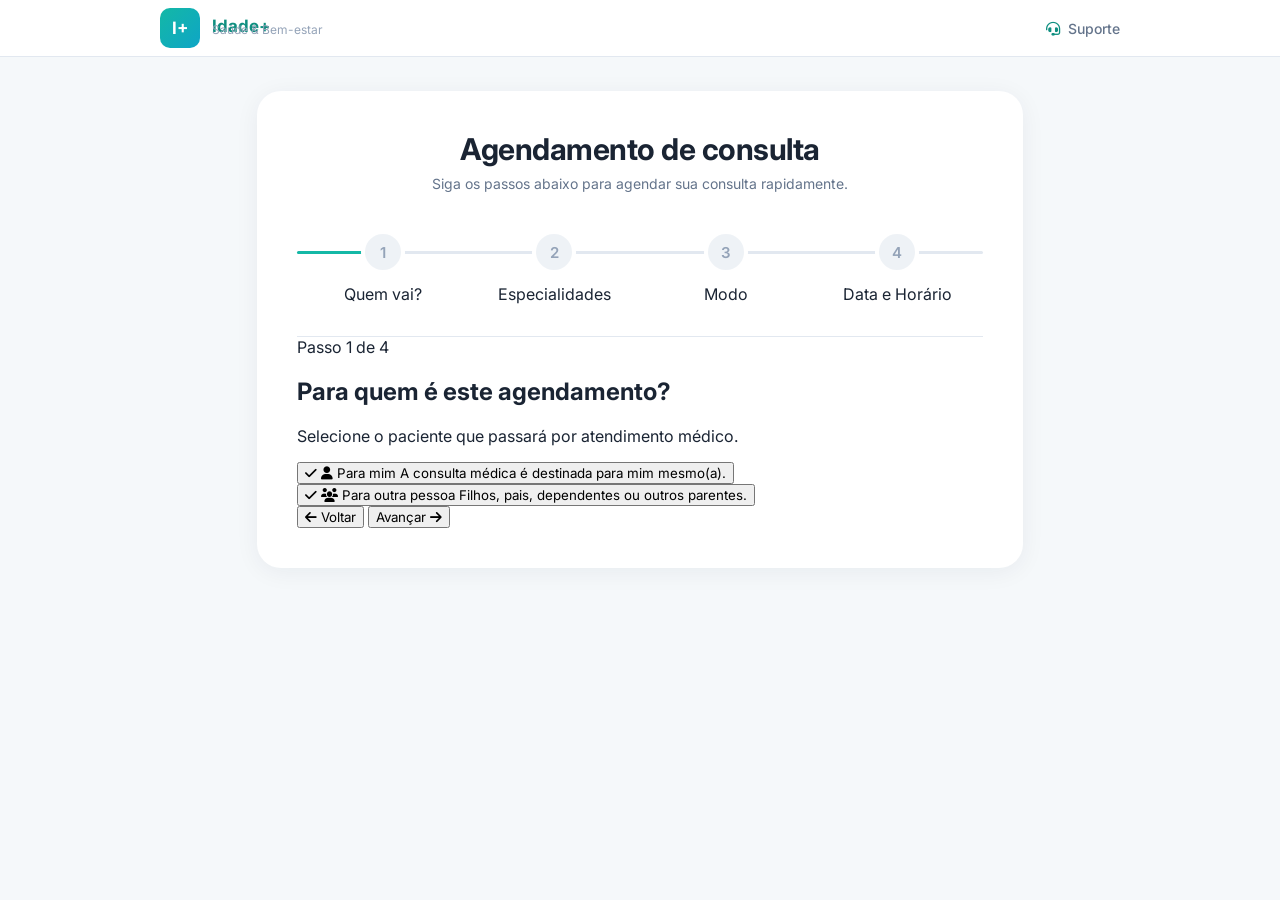
==== agendar.html @ 9db2e218 "redesenhando a pagina de agendamento" ====
<!DOCTYPE html>
<html lang="pt-br">
<head>
    <meta charset="UTF-8">
    <meta name="viewport" content="width=device-width, initial-scale=1.0">
    <title>Agendamento de consulta - Idade+</title>

    <link rel="preconnect" href="https://fonts.googleapis.com">
    <link rel="preconnect" href="https://fonts.gstatic.com" crossorigin>
    <link href="https://fonts.googleapis.com/css2?family=Inter:wght@400;500;600;700&display=swap" rel="stylesheet">
    <link rel="stylesheet" href="https://cdnjs.cloudflare.com/ajax/libs/font-awesome/6.5.1/css/all.min.css">
    <link rel="stylesheet" href="estilo/agend.css">
</head>
<body>

    <header class="topbar">
        <div class="topbar-inner">
            <a href="index.html" class="brand">
                <span class="brand-logo">I+</span>
                <span class="brand-text">
                    <strong>Idade+</strong>
                    <small>Saúde &amp; Bem-estar</small>
                </span>
            </a>

            <a href="contato.html" class="support">
                <i class="fa-solid fa-headset"></i> Suporte
            </a>
        </div>
    </header>

    <main class="page">
        <section class="card">

            <div class="card-head">
                <h1>Agendamento de consulta</h1>
                <p>Siga os passos abaixo para agendar sua consulta rapidamente.</p>
            </div>

            <!-- Barra de progresso -->
            <ol class="stepper" id="stepper" aria-label="Progresso do agendamento">
                <li class="step" data-step="1"><span class="step-circle">1</span><span class="step-label">Quem vai?</span></li>
                <li class="step" data-step="2"><span class="step-circle">2</span><span class="step-label">Especialidades</span></li>
                <li class="step" data-step="3"><span class="step-circle">3</span><span class="step-label">Modo</span></li>
                <li class="step" data-step="4"><span class="step-circle">4</span><span class="step-label">Data e Horário</span></li>
            </ol>

            <!-- PASSO 1 -->
            <section class="panel" id="step-1" data-step="1">
                <span class="badge">Passo 1 de 4</span>
                <h2>Para quem é este agendamento?</h2>
                <p class="panel-sub">Selecione o paciente que passará por atendimento médico.</p>

                <div class="options">
                    <button type="button" class="option" data-value="me">
                        <span class="check"><i class="fa-solid fa-check"></i></span>
                        <span class="option-icon"><i class="fa-solid fa-user"></i></span>
                        <span class="option-title">Para mim</span>
                        <span class="option-desc">A consulta médica é destinada para mim mesmo(a).</span>
                    </button>

                    <button type="button" class="option" data-value="other">
                        <span class="check"><i class="fa-solid fa-check"></i></span>
                        <span class="option-icon"><i class="fa-solid fa-users"></i></span>
                        <span class="option-title">Para outra pessoa</span>
                        <span class="option-desc">Filhos, pais, dependentes ou outros parentes.</span>
                    </button>
                </div>
            </section>

            <!-- PASSO 2 -->
            <section class="panel" id="step-2" data-step="2" hidden>
                <span class="badge">Passo 2 de 4</span>
                <h2>Qual especialidade você precisa?</h2>
                <p class="panel-sub">Escolha a área médica da consulta.</p>

                <div class="options">
                    <button type="button" class="option" data-value="Cardiologia">
                        <span class="check"><i class="fa-solid fa-check"></i></span>
                        <span class="option-icon"><i class="fa-solid fa-heart-pulse"></i></span>
                        <span class="option-title">Cardiologia</span>
                        <span class="option-desc">Cuidados com o coração e a circulação.</span>
                    </button>

                    <button type="button" class="option" data-value="Geriatria">
                        <span class="check"><i class="fa-solid fa-check"></i></span>
                        <span class="option-icon"><i class="fa-solid fa-stethoscope"></i></span>
                        <span class="option-title">Geriatria</span>
                        <span class="option-desc">Saúde e qualidade de vida na terceira idade.</span>
                    </button>

                    <button type="button" class="option" data-value="Clínico Geral">
                        <span class="check"><i class="fa-solid fa-check"></i></span>
                        <span class="option-icon"><i class="fa-solid fa-user-doctor"></i></span>
                        <span class="option-title">Clínico Geral</span>
                        <span class="option-desc">Avaliação geral e acompanhamento de rotina.</span>
                    </button>
                </div>
            </section>

            <!-- PASSO 3 -->
            <section class="panel" id="step-3" data-step="3" hidden>
                <span class="badge">Passo 3 de 4</span>
                <h2>Como será o atendimento?</h2>
                <p class="panel-sub">Escolha entre consulta presencial ou online.</p>

                <div class="options">
                    <button type="button" class="option" data-value="Presencial">
                        <span class="check"><i class="fa-solid fa-check"></i></span>
                        <span class="option-icon"><i class="fa-solid fa-hospital"></i></span>
                        <span class="option-title">Presencial</span>
                        <span class="option-desc">Atendimento na clínica.</span>
                    </button>

                    <button type="button" class="option" data-value="Online">
                        <span class="check"><i class="fa-solid fa-check"></i></span>
                        <span class="option-icon"><i class="fa-solid fa-video"></i></span>
                        <span class="option-title">Online</span>
                        <span class="option-desc">Videochamada, direto de casa.</span>
                    </button>
                </div>
            </section>

            <!-- PASSO 4 -->
            <section class="panel" id="step-4" data-step="4" hidden>
                <span class="badge">Passo 4 de 4</span>
                <h2>Quando você prefere?</h2>
                <p class="panel-sub">Selecione a data e o horário da consulta.</p>

                <div class="fields">
                    <div class="field">
                        <label for="data-consulta">Data</label>
                        <input type="date" id="data-consulta">
                    </div>

                    <div class="field">
                        <label for="hora-consulta">Horário</label>
                        <input type="time" id="hora-consulta">
                    </div>
                </div>
            </section>

            <p class="error" id="erro" role="alert" hidden></p>

            <!-- Rodapé do cartão -->
            <div class="card-foot">
                <button type="button" class="btn-back" id="btn-voltar">
                    <i class="fa-solid fa-arrow-left"></i> Voltar
                </button>

                <button type="button" class="btn-next" id="btn-avancar">
                    Avançar <i class="fa-solid fa-arrow-right"></i>
                </button>
            </div>

        </section>
    </main>

    <script src="script.js"></script>
</body>
</html>
---- estilo/agend.css ----
@charset "UTF-8";

:root{
    --teal: #0f8f80;
    --teal-dark: #0b7468;
    --teal-light: #e6f7f4;
    --teal-line: #14b8a6;
    --ink: #1a2433;
    --muted: #64748b;
    --soft: #94a3b8;
    --border: #e2e8f0;
    --bg: #f5f8fa;
}

*{box-sizing: border-box;}

body{
    margin: 0;
    font-family: 'Inter', Arial, Helvetica, sans-serif;
    background: var(--bg);
    color: var(--ink);
    min-height: 100vh;
}

button{font-family: inherit; cursor: pointer; }

.topbar{
    background: #fff;
    border-bottom: 1px solid var(--border);
}

.topbar-inner{
    max-width: 1000px;
    margin: 0 auto;
    padding: 8px 20px;
    display: flex;
    align-items: center;
    justify-content: space-between;
}

.brand{
    display: flex;
    align-items: center;
    gap: 12px;
    text-decoration: none;
}

.brand-logo{
    width: 40px;
    height: 40px;
    border-radius: 10px;
    background: linear-gradient(135deg, #14b8a6, #0ea5c6);
    color: #fff;
    font-weight: 700;
    font-size: 17px;
    display: grid;
    place-items: center;
}

.brand-text{display: flex; flex-direction: column; line-height: 4px;}
.brand-text strong{color: var(--teal); font-size: 17px;}
.brand-text small{ color: var(--soft); font-size: 12px;}

.support{
    color: var(--muted);
    text-decoration: none;
    font-size: 14px;
    font-weight: 500;
}

.support i{color: var(--teal); margin-right: 4px;}
.support:hover{color: var(--teal); }

.page{
    padding: 34px 20px 60px;
}

.card{
    max-width: 766px;
    margin: 0 auto;
    background: #fff;
    border-radius: 24px;
    padding: 40px;
    box-shadow: 0px 4px 24px rgba(15, 40, 60, 0.06);

}

.card-head{text-align: center;}

.card-head h1{
    margin: 0 0 8px;
    font-size: 30px;
    font-weight: 700;
    letter-spacing: -0.5px;
}

.card-head p{
    margin: 0;
    color: var(--muted);
    font-size: 14px;
}

.stepper{
    --progress: 12.5%;
    list-style: none;
    margin: 38px 0 0;
    padding: 0 0 32px;
    display: flex;
    position: relative;
    border-bottom: 1px solid var(--border);
}

.stepper::before,
.stepper::after{
    content: "";
    position: absolute;
    top: 21px;
    left: 0;
    height: 3px;
    border-radius: 3px;
}

.stepper::before{right: 0; background: var(--border);}
.stepper::after{
    width: var(--progress);
    background: var(--teal-line);
    transition: width 0.4s ease;
}

.step{
    flex: 1;
    display: flex;
    flex-direction: column;
    align-items: center;
    gap: 10px;
    position: relative;
    z-index: 1;    
}

.step-circle{
    width: 44px;
    height: 44px;
    border-radius: 50%;
    background: #eef2f6;
    color: var(--soft);
    font-weight: 600;
    font-size: 15px;
    display: grid;
    place-items: center;
    border: 4px solid #fff;
    transition: all 0.3s ease;
}
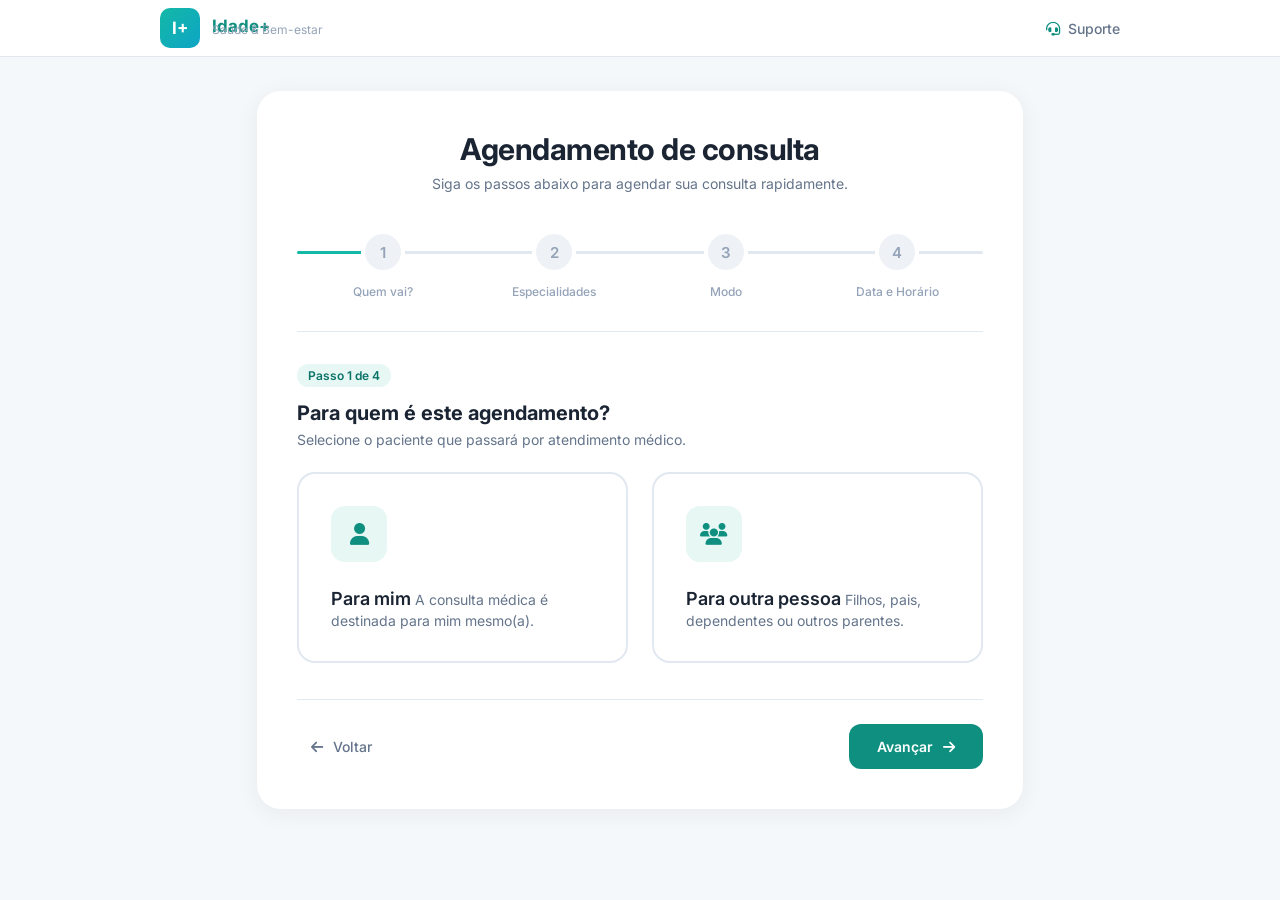
==== commit 56889293: "css da pagina de consulta feito!" ====
--- a/agendar.html
+++ b/agendar.html
@@ -64,6 +64,7 @@
                         <span class="check"><i class="fa-solid fa-check"></i></span>
                         <span class="option-icon"><i class="fa-solid fa-users"></i></span>
                         <span class="option-title">Para outra pessoa</span>
+                        
                         <span class="option-desc">Filhos, pais, dependentes ou outros parentes.</span>
                     </button>
                 </div>
--- a/estilo/agend.css
+++ b/estilo/agend.css
@@ -149,4 +149,219 @@
     place-items: center;
     border: 4px solid #fff;
     transition: all 0.3s ease;
-}+}
+
+.step-label{
+    font-size: 12px;
+    color: var(--soft);
+    font-weight: 500;
+}
+
+.step.active .step-circle{
+    background: var(--teal);
+    color: #fff;
+    box-shadow: 0 0 0 4px var(--teal-light);
+}
+
+.step.active .step-label{color: var(--ink); font-weight: 600;}
+
+.step.done .step-circle{
+    background: var(--teal);
+    color: #fff;
+}
+
+.step.done .step-label{ color: var(--teal);}
+
+.panel{padding-top: 32px;}
+.panel[hidden]{display: none;}
+
+.badge{
+    display: inline-block;
+    background: var(--teal-light);
+    color: var(--teal-dark);
+    font-size: 12px;
+    font-weight: 600;
+    padding: 4px 11px;
+    border-radius: 20px;
+}
+
+.panel h2{
+    margin: 14px 0 6px;
+    font-size: 20px;
+    font-weight: 700;
+}
+
+.panel-sub{
+    margin: 0 0 24px;
+    color: var(--muted);
+    font-size: 14px;
+}
+
+.options{
+    display: grid;
+    grid-template-columns: repeat(auto-fit, minmax(210px, 1fr));
+    gap: 24px;
+}
+
+.option{
+    position: relative;
+    text-align: left;
+    background: #fff;
+    border: 2px solid var(--border);
+    border-radius: 18px;
+    padding: 32px 32px 30px;
+    flex-direction: column;
+    transition: all 0.25s ease;
+}
+
+.option:hover{
+    border-color: var(--teal-line);
+}
+
+.option:focus-visible,
+.btn-next:focus-visible,
+.btn-back:focus-visible,
+.field input:focus-visible{
+    outline: 2px solid var(--teal-light);
+    outline-offset: 2px;
+    border-color: var(--teal);
+}
+
+.option-icon{
+    width: 56px;
+    height: 56px;
+    border-radius: 14px;
+    background: var(--teal-light);
+    color: var(--teal);
+    font-size: 22px;
+    display: grid;
+    place-items: center;
+    margin-bottom: 26px;
+}
+
+.option-title{
+    font-size: 18px;
+    font-weight: 600;
+    color: var(--ink);
+    margin-bottom: 8px;
+}
+
+.option-desc{
+    font-size: 14px;
+    color: var(--muted);
+    line-height: 1.5;
+}
+
+.check{
+    position: absolute;
+    top: 16px;
+    right: 16px;
+    width: 24px;
+    height: 24px;
+    border-radius: 50%;
+    background: var(--teal);
+    color: #fff;
+    font-size: 11px;
+    display: none;
+    place-items: center;
+}
+
+.option.selected{
+    border-color: var(--teal);
+    background: #f1fbf9;
+    box-shadow: 0 6px 18px rgba(15, 143, 128, 0.12);
+}
+
+.option.selected .check{display: grid;}
+
+.fields{
+    display: grid;
+    grid-template-columns: repeat(auto-fit, minmax(210px, 1fr));
+    gap: 24px;  
+}
+
+.field label{
+    display: block;
+    font-size: 14px;
+    font-weight: 600;
+    margin-bottom: 8px;
+}
+
+.field input{
+    width: 100%;
+    padding: 14px 16px;
+    font-family: inherit;
+    font-size: 15px;
+    color: var(--ink);
+    border: 2px solid var(--border);
+    border-radius: 14px;
+    background: #fff;
+}
+
+
+.error{
+    margin: 20px 0 0;
+    color: #b91c1c;
+    background: #fef2f2;
+    border-radius: 10px;
+    padding: 10px 14px;
+    font-size: 14px;
+}
+.error[hidden]{display: none;}
+
+.card-foot{
+    margin-top: 36px;
+    padding-top: 24px;
+    border-top: 1px solid var(--border);
+    display: flex;
+    justify-content: space-between;
+    align-items: center; 
+}
+
+.btn-back{
+    background: none;
+    border: none;
+    color: var(--muted);
+    font-size: 14px;
+    font-weight: 500;
+    padding: 10px 14px;
+    border-radius: 10px;
+}
+
+.btn-back i{ margin-right: 6px; }
+.btn-back:hover{ color: var(--ink); }
+.btn-back:disabled{ opacity: 0.45; cursor: default; }
+.btn-back:disabled:hover{ color: var(--muted); }
+
+.btn-next{
+    background: var(--teal);
+    color: #fff;
+    border: none;
+    border-radius: 12px;
+    padding: 14px 28px;
+    font-size: 14px;
+    font-weight: 600;
+    transition: background 0.2s ease;
+}
+
+.btn-next i{ margin-left: 6px; }
+.btn-next:hover{ background: var(--teal-dark); }
+
+
+
+
+
+
+
+
+
+
+
+
+
+
+
+
+
+
+
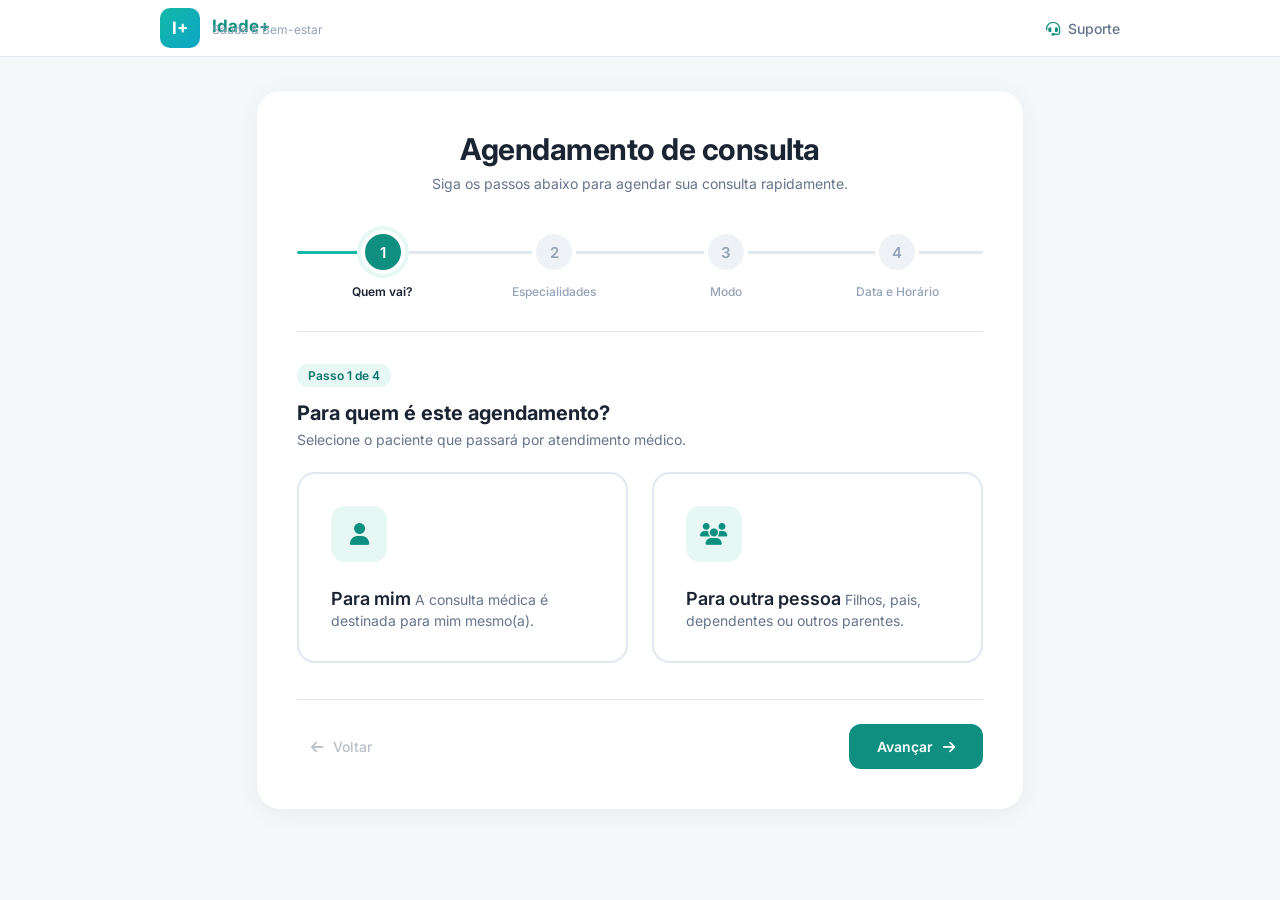
==== commit 8e002652: "java script da pagina de agendamento feito" ====
--- a/agendar.html
+++ b/agendar.html
@@ -158,6 +158,6 @@
         </section>
     </main>
 
-    <script src="script.js"></script>
+    <script src="script/script.js"></script>
 </body>
 </html>
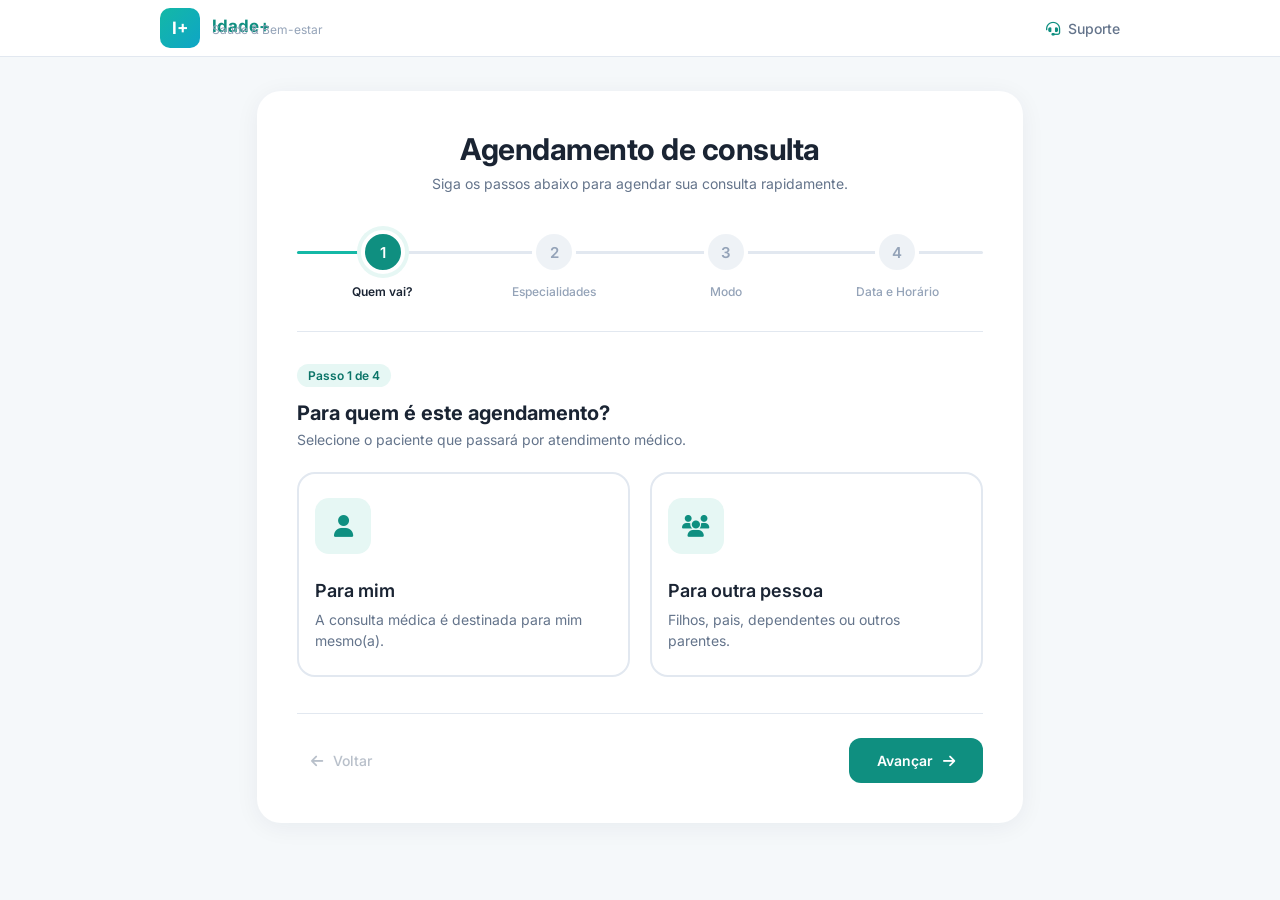
==== commit 83af5391: "atualizações no agendamento" ====
--- a/agendar.html
+++ b/agendar.html
@@ -11,6 +11,7 @@
     <link href="https://fonts.googleapis.com/css2?family=Inter:wght@400;500;600;700&display=swap" rel="stylesheet">
     <link rel="stylesheet" href="https://cdnjs.cloudflare.com/ajax/libs/font-awesome/6.5.1/css/all.min.css">
     <link rel="stylesheet" href="estilo/agend.css">
+    <link rel="stylesheet" href="estilo/mq.css">
 </head>
 <body>
 
@@ -20,7 +21,7 @@
                 <span class="brand-logo">I+</span>
                 <span class="brand-text">
                     <strong>Idade+</strong>
-                    <small>Saúde &amp; Bem-estar</small>
+                    <small id="sb-nome">Saúde &amp; Bem-estar</small>
                 </span>
             </a>
 
@@ -38,7 +39,7 @@
                 <p>Siga os passos abaixo para agendar sua consulta rapidamente.</p>
             </div>
 
-            <!-- Barra de progresso -->
+            
             <ol class="stepper" id="stepper" aria-label="Progresso do agendamento">
                 <li class="step" data-step="1"><span class="step-circle">1</span><span class="step-label">Quem vai?</span></li>
                 <li class="step" data-step="2"><span class="step-circle">2</span><span class="step-label">Especialidades</span></li>
@@ -46,7 +47,6 @@
                 <li class="step" data-step="4"><span class="step-circle">4</span><span class="step-label">Data e Horário</span></li>
             </ol>
 
-            <!-- PASSO 1 -->
             <section class="panel" id="step-1" data-step="1">
                 <span class="badge">Passo 1 de 4</span>
                 <h2>Para quem é este agendamento?</h2>
@@ -70,7 +70,7 @@
                 </div>
             </section>
 
-            <!-- PASSO 2 -->
+       
             <section class="panel" id="step-2" data-step="2" hidden>
                 <span class="badge">Passo 2 de 4</span>
                 <h2>Qual especialidade você precisa?</h2>
@@ -97,10 +97,18 @@
                         <span class="option-title">Clínico Geral</span>
                         <span class="option-desc">Avaliação geral e acompanhamento de rotina.</span>
                     </button>
+                    
+                    <button type="button" class="option" data-value="Fisioterapia">
+                        <span class="check"><i class="fa-solid fa-check"></i></span>
+                        <span class="option-icon"><i class="fa-solid fa-person-walking"></i></span>
+                        <span class="option-title">Fisioterapia</span>
+                        <span class="option-desc">Reabilitação motora, alívio de dores articulares e mobilidade</span>
+                    </button>
+
                 </div>
             </section>
 
-            <!-- PASSO 3 -->
+            
             <section class="panel" id="step-3" data-step="3" hidden>
                 <span class="badge">Passo 3 de 4</span>
                 <h2>Como será o atendimento?</h2>
@@ -123,28 +131,27 @@
                 </div>
             </section>
 
-            <!-- PASSO 4 -->
+            
             <section class="panel" id="step-4" data-step="4" hidden>
                 <span class="badge">Passo 4 de 4</span>
-                <h2>Quando você prefere?</h2>
-                <p class="panel-sub">Selecione a data e o horário da consulta.</p>
+                <h2>Escolha o profissional e o horário</h2>
+                <p class="panel-sub">Selecione o médico especialista e o horário disponível na agenda dele.</p>
 
-                <div class="fields">
-                    <div class="field">
-                        <label for="data-consulta">Data</label>
-                        <input type="date" id="data-consulta">
-                    </div>
+               <div id="container-medico" class="options-medicos">
 
-                    <div class="field">
-                        <label for="hora-consulta">Horário</label>
-                        <input type="time" id="hora-consulta">
-                    </div>
+              </div>
+
+              <div id="container-horarios" class="secao-horairos">
+                <h3 class="titulo-horarios">Horários disponíveis:</h3>
+                <div class="options" id="horarios-travados">
+
                 </div>
+              </div>
             </section>
 
             <p class="error" id="erro" role="alert" hidden></p>
 
-            <!-- Rodapé do cartão -->
+            
             <div class="card-foot">
                 <button type="button" class="btn-back" id="btn-voltar">
                     <i class="fa-solid fa-arrow-left"></i> Voltar
--- a/estilo/agend.css
+++ b/estilo/agend.css
@@ -22,6 +22,12 @@
     min-height: 100vh;
 }
 
+.sb-nome{
+    align-items: flex-start;
+    padding-top: 5px;
+    margin-top: 10px;
+}
+
 button{font-family: inherit; cursor: pointer; }
 
 .topbar{
@@ -199,19 +205,28 @@
 
 .options{
     display: grid;
-    grid-template-columns: repeat(auto-fit, minmax(210px, 1fr));
-    gap: 24px;
+    grid-template-columns: repeat(2, 1fr);
+    gap: 20px;
+}
+
+#step-2 .options{
+    grid-template-columns: repeat(4, 1fr);
+        gap: 16px;
 }
 
 .option{
     position: relative;
+    display: flex; 
+    flex-direction: column;
+    justify-content: flex-start; 
+    align-items: flex-start;
     text-align: left;
     background: #fff;
     border: 2px solid var(--border);
     border-radius: 18px;
-    padding: 32px 32px 30px;
-    flex-direction: column;
+    padding: 24px 16px; 
     transition: all 0.25s ease;
+    cursor: pointer;
 }
 
 .option:hover{
@@ -274,30 +289,27 @@
 
 .option.selected .check{display: grid;}
 
-.fields{
-    display: grid;
-    grid-template-columns: repeat(auto-fit, minmax(210px, 1fr));
-    gap: 24px;  
-}
-
-.field label{
+.options-medico{
+    display: grid;
+    grid-template-columns: repeat(2, 1fr);
+    gap: 16px;
+    margin-bottom: 24px;
+}
+
+.secao-horarios{
+    display: none;
+    margin-top: 24px;
+}
+
+.secao-horarios.ativo{
     display: block;
-    font-size: 14px;
-    font-weight: 600;
-    margin-bottom: 8px;
-}
-
-.field input{
-    width: 100%;
-    padding: 14px 16px;
-    font-family: inherit;
-    font-size: 15px;
-    color: var(--ink);
-    border: 2px solid var(--border);
-    border-radius: 14px;
-    background: #fff;
-}
-
+}
+
+.titulo-horarios{
+    font-size: 16px;
+    margin-bottom: 12px;
+    color: var(--text);
+}
 
 .error{
     margin: 20px 0 0;
--- a/estilo/mq.css
+++ b/estilo/mq.css
@@ -0,0 +1,70 @@
+@charset "UTF-8";
+
+@media screen and (max-width: 600px) {
+
+    header{
+        width: 100%;
+        display: flex;
+        justify-content: space-between;
+        align-items: center;
+        padding: 1rem 2rem;
+        background-color: #007d8a;
+        position: relative;
+        z-index: 1000;
+    }
+
+    section#prin{
+    width: 100%;
+    min-height: calc(100vh - 70px);
+    display: flex;
+    justify-content: center;
+    align-items: center;
+    padding: 20px 0;
+    background: url(../img/fundocell.jpg);
+    }
+
+    section#prin > div#hero{
+    width: 90%;
+    max-width: 400px;
+    margin: 0 auto ;
+    top: 0 ;
+    position: relative;
+    padding: 2rem 1.5rem;
+    }
+
+    #hero a.btnp, #hero a.btns{
+        display: block;
+        width: 100%;
+        margin: 10px 0;
+        text-align: center;
+        box-sizing: border-box;
+    }
+
+    #burguer{
+        display: block;
+        cursor: pointer;
+    }
+
+    nav#itens{
+        display: none;
+        position: absolute;
+        top: 100%;
+        left: 0;
+        width: 100%;
+        background-color: #ffffff;
+        border-radius: 0;
+        box-shadow: 0px 4px 8px rgba(0, 0, 0, 0.15);
+        z-index: 999;
+    }
+
+    nav#itens a{
+        display: block;
+        padding: 12px 20px;
+        text-align: center;
+        border-bottom: 1px solid #eee;
+        border-radius: 0;
+        background-color: transparent;
+        text-decoration: none;
+    }
+}
+
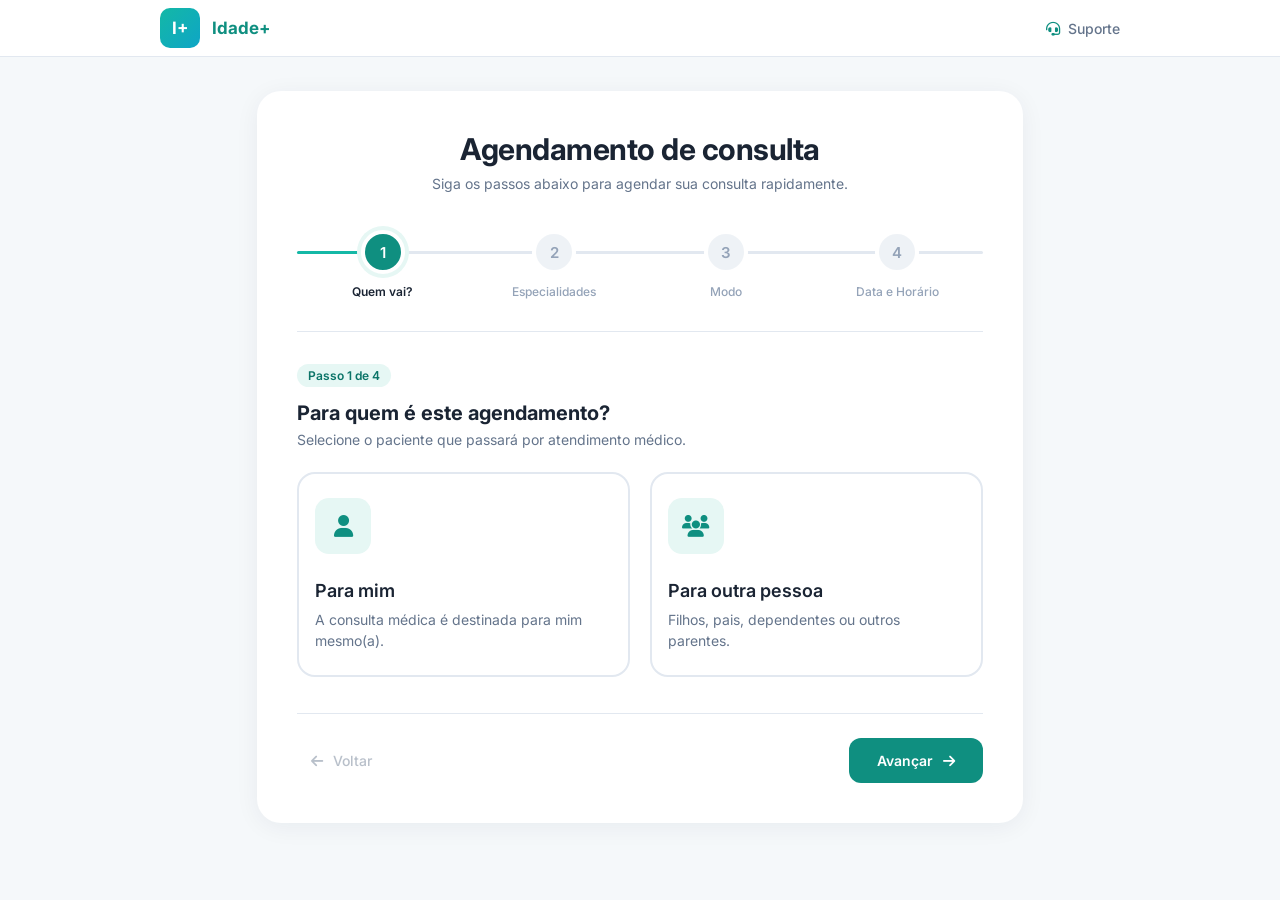
==== commit fd12b1bc: "configurando local storage" ====
--- a/agendar.html
+++ b/agendar.html
@@ -21,7 +21,7 @@
                 <span class="brand-logo">I+</span>
                 <span class="brand-text">
                     <strong>Idade+</strong>
-                    <small id="sb-nome">Saúde &amp; Bem-estar</small>
+                    
                 </span>
             </a>
 
@@ -137,7 +137,7 @@
                 <h2>Escolha o profissional e o horário</h2>
                 <p class="panel-sub">Selecione o médico especialista e o horário disponível na agenda dele.</p>
 
-               <div id="container-medico" class="options-medicos">
+               <div id="container-medico" class="options options-medicos">
 
               </div>
 
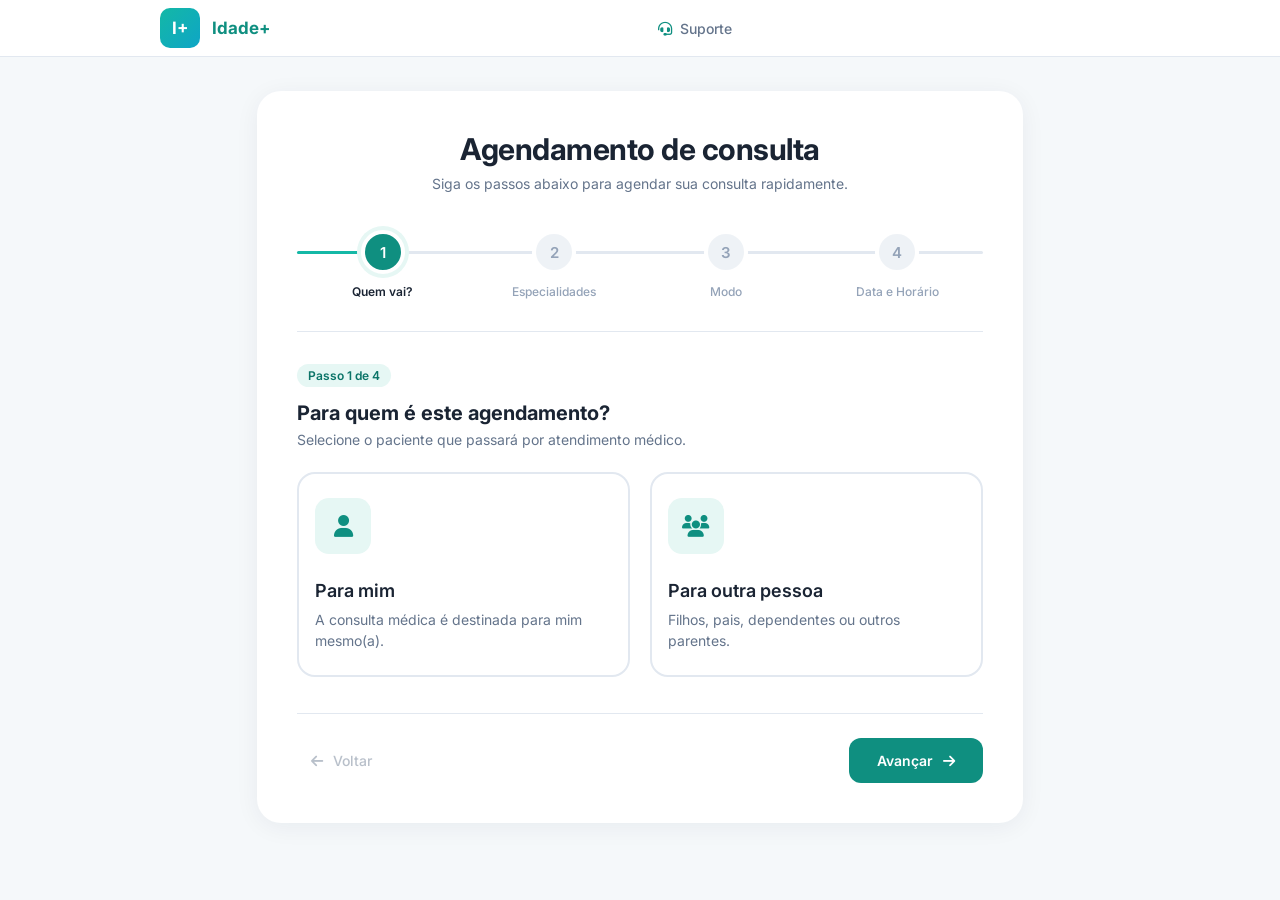
==== commit 85679b3e: "local storage finalizado" ====
--- a/agendar.html
+++ b/agendar.html
@@ -28,7 +28,11 @@
             <a href="contato.html" class="support">
                 <i class="fa-solid fa-headset"></i> Suporte
             </a>
+            <div id="user">
+                
+             </div>
         </div>
+       
     </header>
 
     <main class="page">
--- a/estilo/agend.css
+++ b/estilo/agend.css
@@ -20,6 +20,22 @@
     background: var(--bg);
     color: var(--ink);
     min-height: 100vh;
+}
+
+#user{
+    display: flex;
+    align-items: center;
+    gap: 10px;
+}
+
+.avatar-bolinha{
+    width: 38px;
+    height: 38px;
+    border-radius: 50%;
+    display: flex;
+    align-items: center;
+    justify-content: center;
+    font-weight: bold;
 }
 
 .sb-nome{
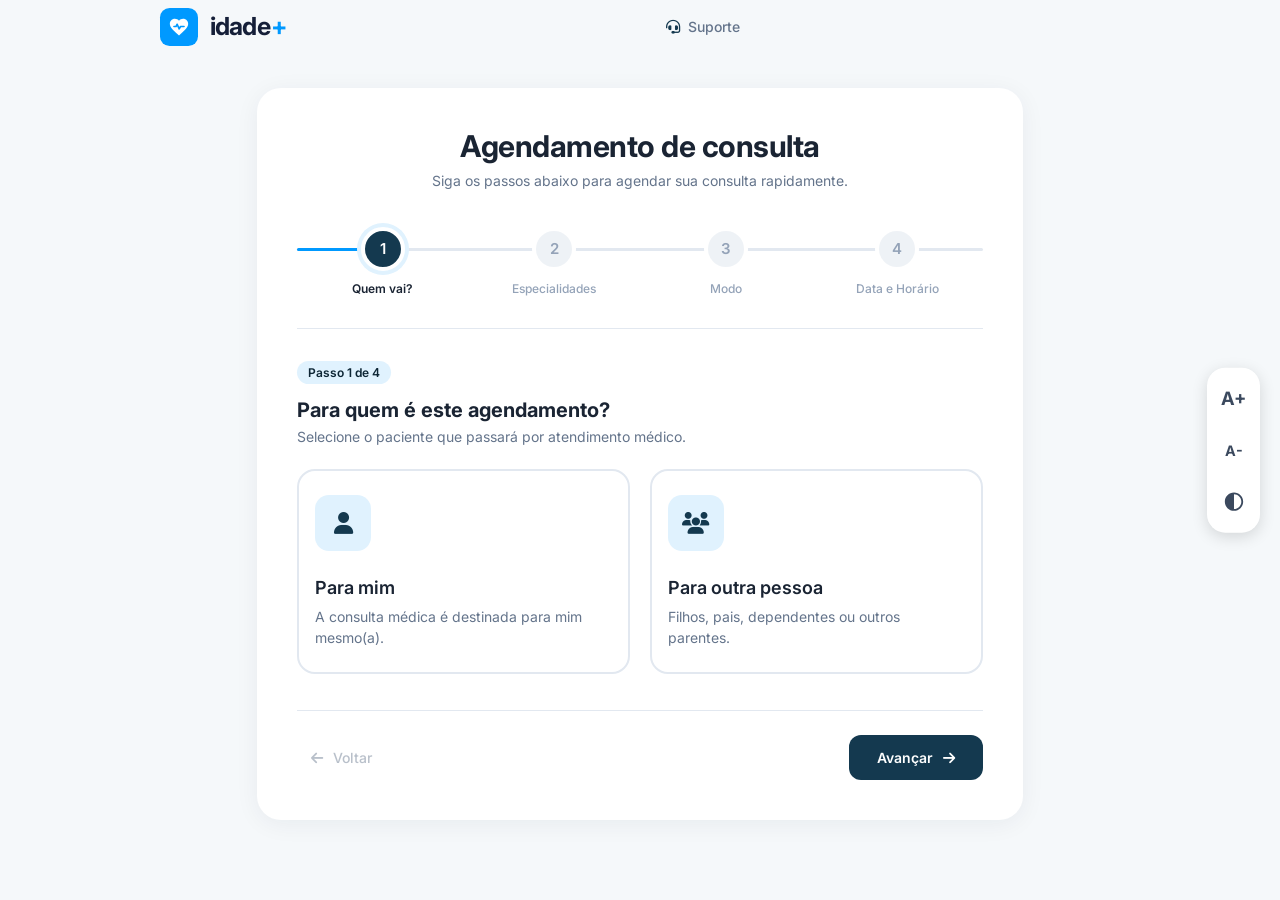
==== commit ffebace8: "paginas de inicio e agendamento finalizadas" ====
--- a/agendar.html
+++ b/agendar.html
@@ -17,15 +17,20 @@
 
     <header class="topbar">
         <div class="topbar-inner">
-            <a href="index.html" class="brand">
-                <span class="brand-logo">I+</span>
-                <span class="brand-text">
-                    <strong>Idade+</strong>
+            <a href="index.html" class="brand logo-idade" aria-label="Página inicial idade+">
+                <span class="logo-icone" aria-hidden="true">
+                    <svg viewBox="0 0 24 24" width="22" height="22" fill="none">
+                        <path d="M12 21.35l-1.45-1.32C5.4 15.36 2 12.28 2 8.5 2 5.42 4.42 3 7.5 3c1.74 0 3.41.81 4.5 2.09C13.09 3.81 14.76 3 16.5 3 19.58 3 22 5.42 22 8.5c0 3.78-3.4 6.86-8.55 11.54L12 21.35z" fill="#ffffff"/>
+                        <path d="M6.5 11.5h2.2l1.3-2.5 2.2 5 1.5-2.5h3.8" stroke="#0099ff" stroke-width="1.8" stroke-linecap="round" stroke-linejoin="round"/>
+                    </svg>
+                </span>
+                <span class="logo-texto">idade<span class="logo-mais">+</span></span>
+            </a>
                     
                 </span>
             </a>
 
-            <a href="contato.html" class="support">
+            <a href="index.html#contato" class="support">
                 <i class="fa-solid fa-headset"></i> Suporte
             </a>
             <div id="user">
@@ -169,6 +174,20 @@
         </section>
     </main>
 
+    <aside class="barra-acessibilidade" aria-label="Controles de acessibilidade">
+    <button type="button" id="btn-aumentar" title="Aumentar tamanho da fonte" aria-label="Aumentar tamanho da fonte">
+        A+
+    </button>
+    <button type="button" id="btn-diminuir" title="Diminuir tamanho da fonte" aria-label="Diminuir tamanho da fonte">
+        A-
+    </button>
+    <button type="button" id="btn-tema" title="Alternar modo escuro" aria-label="Alternar modo escuro">
+        <svg viewBox="0 0 24 24" width="22" height="22" fill="currentColor">
+            <path d="M12 2C6.48 2 2 6.48 2 12s4.48 10 10 10 10-4.48 10-10S17.52 2 12 2zm0 18V4c4.41 0 8 3.59 8 8s-3.59 8-8 8z"/>
+        </svg>
+    </button>
+    </aside>
+
     <script src="script/script.js"></script>
 </body>
 </html>
--- a/estilo/agend.css
+++ b/estilo/agend.css
@@ -1,16 +1,23 @@
 @charset "UTF-8";
 
 :root{
-    --teal: #0f8f80;
-    --teal-dark: #0b7468;
-    --teal-light: #e6f7f4;
-    --teal-line: #14b8a6;
+    --teal: #14394F;
+    --teal-dark: #0d2635;
+    --teal-light: #e0f2fe;
+    --teal-line: #0099ff;
     --ink: #1a2433;
     --muted: #64748b;
     --soft: #94a3b8;
     --border: #e2e8f0;
     --bg: #f5f8fa;
 }
+
+
+html {
+    font-size: 16px;
+    transition: font-size 0.2s ease;
+}
+
 
 *{box-sizing: border-box;}
 
@@ -22,10 +29,268 @@
     min-height: 100vh;
 }
 
-#user{
-    display: flex;
+
+:root {
+    --texto-titulo: #151f38;
+    --azul-marca: #0099ff;
+}
+
+body.dark-mode {
+    --texto-titulo: #f8fafc;
+}
+
+
+
+body.dark-mode {
+    --bg: #0f172a;
+    --ink: #f8fafc;
+    --muted: #94a3b8;
+    --soft: #64748b;
+    --border: #334155;
+    --teal-light: rgba(0, 153, 255, 0.18);
+    --texto-titulo: #f8fafc;
+}
+
+body.dark-mode .topbar,
+body.dark-mode .card,
+body.dark-mode .option {
+    background: #1e293b;
+}
+
+body.dark-mode .option.selected {
+    background: #172554;
+}
+
+body.dark-mode .step-circle {
+    background: #334155;
+    color: #e2e8f0;
+    border-color: #1e293b;
+}
+
+.barra-acessibilidade {
+    position: fixed;
+    right: 1.25rem;
+    top: 50%;
+    transform: translateY(-50%);
+    background-color: #ffffff;
+    border-radius: 1.15rem;
+    box-shadow: 0 4px 16px rgba(0, 0, 0, 0.14);
+    padding: 0.6rem 0.35rem;
+    display: flex;
+    flex-direction: column;
+    align-items: center;
+    gap: 0.65rem;
+    z-index: 1100;
+}
+
+body.dark-mode .barra-acessibilidade {
+    background-color: #1e293b;
+    box-shadow: 0 4px 18px rgba(0, 0, 0, 0.45);
+}
+
+.barra-acessibilidade button {
+    background: transparent;
+    border: none;
+    color: #3b495e;
+    font-weight: 700;
+    width: 2.6rem;
+    height: 2.6rem;
+    border-radius: 0.75rem;
+    cursor: pointer;
+    display: flex;
+    align-items: center;
+    justify-content: center;
+    transition: background-color 0.2s, color 0.2s, transform 0.15s;
+}
+
+body.dark-mode .barra-acessibilidade button {
+    color: #e2e8f0;
+}
+
+#btn-aumentar {
+    font-size: 1.15rem;
+}
+
+#btn-diminuir {
+    font-size: 0.9rem;
+}
+
+.barra-acessibilidade button:hover {
+    background-color: rgba(0, 153, 255, 0.14);
+    color: #0099ff;
+}
+
+.barra-acessibilidade button:active {
+    transform: scale(0.94);
+}
+
+h1.logo-idade-wrap {
+    margin: 0;
+    padding: 0;
+    height: 40px;
+    display: flex;
+    align-items: center;
+}
+
+.logo-idade {
+    display: inline-flex;
+    align-items: center;
+    gap: 0.55rem;
+    text-decoration: none;
+}
+
+.logo-icone {
+    width: 2.35rem;
+    height: 2.35rem;
+    background-color: var(--azul-marca);
+    border-radius: 0.6rem;
+    display: inline-flex;
+    align-items: center;
+    justify-content: center;
+    flex-shrink: 0;
+}
+
+.logo-texto {
+    font-size: 1.55rem;
+    font-weight: 700;
+    color: var(--texto-titulo);
+    letter-spacing: -0.03em;
+    line-height: 1;
+}
+
+header.scrolled .logo-texto {
+    color: #ffffff;
+}
+
+.logo-mais {
+    color: var(--azul-marca);
+    margin-left: 1px;
+}
+
+#user {
+    position: relative;
+    display: flex;
+    align-items: center;
+}
+
+.user-menu-wrapper {
+    position: relative;
+}
+
+.user-trigger {
+    display: inline-flex;
     align-items: center;
     gap: 10px;
+    background: transparent;
+    border: none;
+    padding: 6px 10px;
+    border-radius: 999px;
+    color: var(--ink);
+    font-size: 14px;
+    font-weight: 500;
+    transition: background-color 0.2s ease;
+}
+
+.user-trigger:hover {
+    background-color: rgba(20, 57, 79, 0.06);
+}
+
+.avatar-bolinha {
+    width: 34px;
+    height: 34px;
+    border-radius: 50%;
+    background-color: #14394F;
+    color: #ffffff;
+    font-size: 14px;
+    font-weight: 700;
+    display: inline-flex;
+    align-items: center;
+    justify-content: center;
+    flex-shrink: 0;
+}
+
+.nome-usuario {
+    white-space: nowrap;
+}
+
+.user-seta {
+    font-size: 12px;
+    color: var(--muted);
+    transition: transform 0.2s ease, color 0.2s ease;
+}
+
+.user-trigger.aberto .user-seta {
+    transform: rotate(180deg);
+    color: #14394F;
+}
+
+
+.user-dropdown {
+    display: none;
+    position: absolute;
+    top: calc(100% + 8px);
+    right: 0;
+    min-width: 150px;
+    background: #ffffff;
+    border: 1px solid var(--border);
+    border-radius: 12px;
+    padding: 6px;
+    box-shadow: 0 10px 25px rgba(15, 23, 42, 0.12);
+    z-index: 1200;
+}
+
+.user-dropdown.aberto {
+    display: block;
+    animation: fadeDropdown 0.16s ease;
+}
+
+.btn-sair {
+    width: 100%;
+    display: flex;
+    align-items: center;
+    gap: 8px;
+    background: transparent;
+    border: none;
+    border-radius: 8px;
+    padding: 9px 12px;
+    color: #b91c1c;
+    font-size: 14px;
+    font-weight: 600;
+    text-align: left;
+    transition: background-color 0.15s ease;
+}
+
+.btn-sair:hover {
+    background-color: #fef2f2;
+}
+
+
+body.dark-mode .user-trigger {
+    color: #f8fafc;
+}
+
+body.dark-mode .user-trigger:hover {
+    background-color: rgba(255, 255, 255, 0.08);
+}
+
+body.dark-mode .user-dropdown {
+    background: #1e293b;
+    border-color: #334155;
+}
+
+body.dark-mode .btn-sair:hover {
+    background-color: rgba(185, 28, 28, 0.18);
+}
+
+@keyframes fadeDropdown {
+    from {
+        opacity: 0;
+        transform: translateY(-4px);
+    }
+    to {
+        opacity: 1;
+        transform: translateY(0);
+    }
 }
 
 .avatar-bolinha{
@@ -46,18 +311,21 @@
 
 button{font-family: inherit; cursor: pointer; }
 
-.topbar{
-    background: #fff;
-    border-bottom: 1px solid var(--border);
-}
-
-.topbar-inner{
+.topbar-inner {
     max-width: 1000px;
     margin: 0 auto;
     padding: 8px 20px;
     display: flex;
     align-items: center;
     justify-content: space-between;
+}
+
+.logo-idade-wrap {
+    margin: 0;
+    padding: 0;
+    display: inline-flex;
+    align-items: center;
+    line-height: 1;
 }
 
 .brand{
@@ -71,7 +339,7 @@
     width: 40px;
     height: 40px;
     border-radius: 10px;
-    background: linear-gradient(135deg, #14b8a6, #0ea5c6);
+    background: linear-gradient(135deg, #14394F, #0099ff);
     color: #fff;
     font-weight: 700;
     font-size: 17px;
@@ -227,7 +495,7 @@
 
 #step-2 .options{
     grid-template-columns: repeat(4, 1fr);
-        gap: 16px;
+    gap: 16px;
 }
 
 .option{
@@ -295,12 +563,13 @@
     font-size: 11px;
     display: none;
     place-items: center;
+
 }
 
 .option.selected{
     border-color: var(--teal);
-    background: #f1fbf9;
-    box-shadow: 0 6px 18px rgba(15, 143, 128, 0.12);
+    background: #f0f9ff;
+    box-shadow: 0 6px 18px rgba(20, 57, 79, 0.14);
 }
 
 .option.selected .check{display: grid;}
@@ -373,23 +642,4 @@
 }
 
 .btn-next i{ margin-left: 6px; }
-.btn-next:hover{ background: var(--teal-dark); }
-
-
-
-
-
-
-
-
-
-
-
-
-
-
-
-
-
-
-
+.btn-next:hover{ background: var(--teal-dark); }
